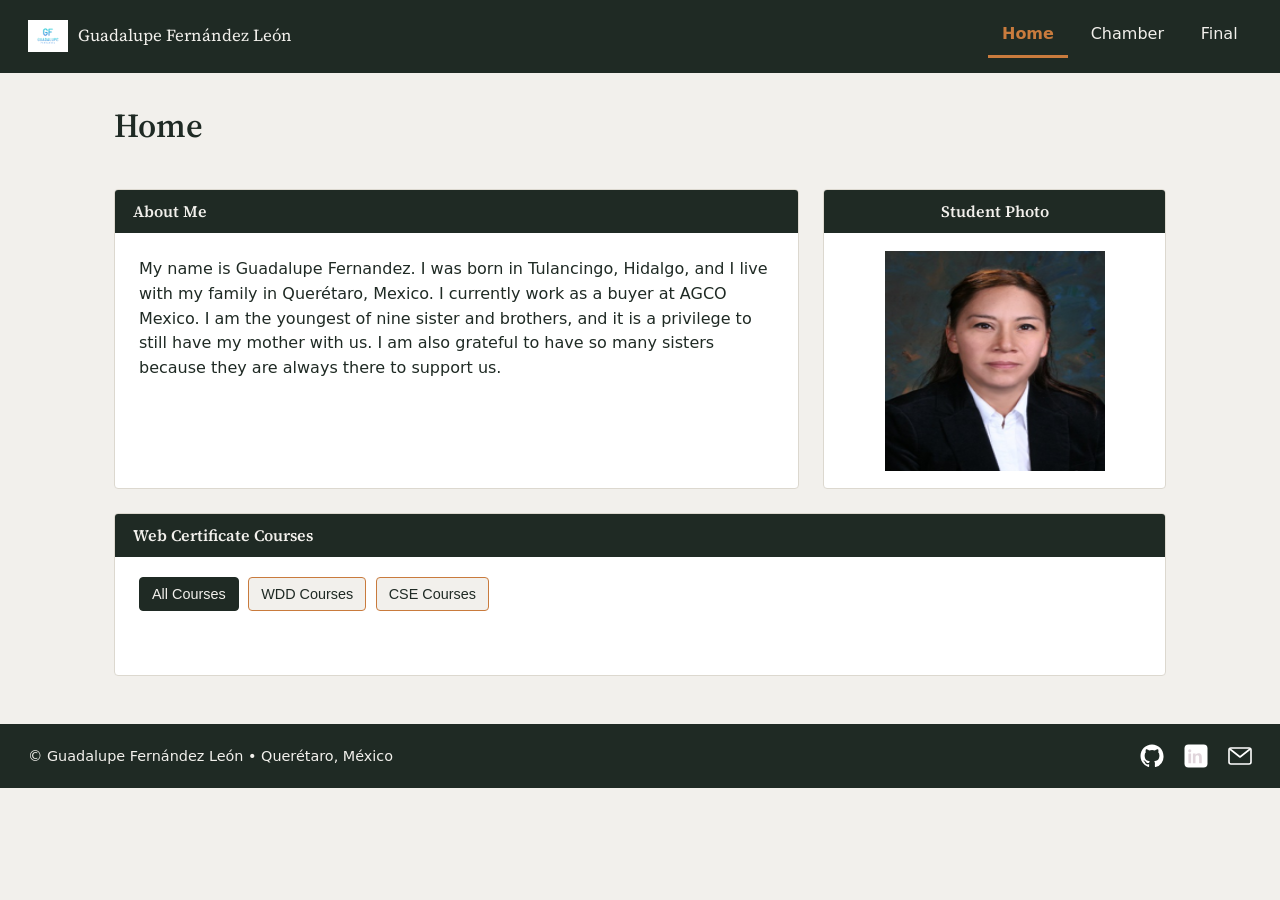
==== index.html @ 58447be5 "week01-02" ====
<!DOCTYPE html>
<html lang="es">
<head>
  <meta charset="UTF-8" />
  <meta name="viewport" content="width=device-width, initial-scale=1.0" />
  <title>WDD 231 – Home – Guadalupe Fernández León</title>
  <meta name="description" content="WDD 231 - Home page. Guadalupe Fernández León, student profile Web and Computer Programming Certificate." />
  <meta name="author" content="Guadalupe Fernández León" />

  <link rel="preconnect" href="https://fonts.googleapis.com">
  <link rel="preconnect" href="https://fonts.gstatic.com" crossorigin>
  <link href="https://fonts.googleapis.com/css2?family=Source+Serif+4:opsz,wght@8..60,400;8..60,600;8..60,700&display=swap" rel="stylesheet">

  <link rel="stylesheet" href="styles/small.css" />
  <link rel="stylesheet" href="styles/larger.css" />

  <script src="scripts/navigation.js" defer></script>
  <script src="scripts/date.js" defer></script>
  <script src="scripts/course.js" defer></script>
</head>
<body>

  <header>
    <div class="branding">
      <img src="images/logo-gf.svg" alt="" width="40" height="40" class="logo" />
      <span class="site-name">Guadalupe Fernández León</span>
    </div>

    <button id="hamburger" aria-label="Open Menu" aria-expanded="false" aria-controls="primary-nav">
      <span class="bar"></span>
      <span class="bar"></span>
      <span class="bar"></span>
    </button>

    <nav id="primary-nav">
      <ul>
        <li><a href="index.html" class="current" aria-current="page">Home</a></li>
        <li><a href="chamber.html">Chamber</a></li>
        <li><a href="final.html">Final</a></li>
      </ul>
    </nav>
  </header>

  <main>
    <h1>Home</h1>

    <section class="card about">
      <h2>About Me</h2>
      <p>
        My name is Guadalupe Fernandez. I was born in Tulancingo, Hidalgo, and I live with my family in Querétaro, Mexico. I currently work as a buyer at AGCO Mexico. I am the youngest of nine sister and brothers, and it is a privilege to still have my mother with us. I am also grateful to have so many sisters because they are always there to support us.
      </p>
    </section>

    <section class="card photo">
      <h2>Student Photo</h2>
      <img src="images/image.png" alt="Guadalupe Fernández León" width="220" height="220" />
    </section>

    <section class="card courses">
      <h2>Web Certificate Courses</h2>

      <div class="filter-buttons">
        <button data-filter="all" class="filter-btn active">All Courses</button>
        <button data-filter="wdd" class="filter-btn">WDD Courses</button>
        <button data-filter="cse" class="filter-btn">CSE Courses</button>
      </div>

      <div id="course-cards" class="course-cards"></div>

      <p id="credit-total"></p>
    </section>

  </main>

  <footer>
    <ul class="social-links">
      <li>
        <a href="https://github.com/lupita1976" target="_blank" rel="noopener" aria-label="GitHub">
          <img src="images/github.svg" alt="" width="24" height="24" />
        </a>
      </li>
      <li>
        <a href="https://www.linkedin.com/in/your-profile" target="_blank" rel="noopener" aria-label="LinkedIn">
          <img src="images/linkedin.svg" alt="" width="24" height="24" />
        </a>
      </li>
      <li>
        <a href="mailto:lupitafd12@gmail.com" aria-label="Mail">
          <img src="images/email.svg" alt="" width="24" height="24" />
        </a>
      </li>
    </ul>

    <p>&copy; <span id="currentyear"></span> Guadalupe Fernández León &bull; Querétaro, México</p>
    <p id="lastModified"></p>
  </footer>

</body>
</html>
---- styles/small.css ----
* {
  margin: 0;
  padding: 0;
  box-sizing: border-box;
}

body {
  font-family: system-ui, Arial, sans-serif;
  color: #1F2A24;
  background-color: #F2F0EC;
  line-height: 1.55;
}

h1, h2 {
  font-family: "Source Serif 4", Georgia, serif;
  font-weight: 600;
  line-height: 1.2;
}

img {
  max-width: 100%;
  display: block;
}

a {
  color: #C97B3D;
}

header {
  display: flex;
  align-items: center;
  justify-content: space-between;
  flex-wrap: wrap;
  background-color: #1F2A24;
  color: #F2F0EC;
  padding: 0.75rem 1rem;
}

.branding {
  display: flex;
  align-items: center;
  gap: 0.6rem;
}

.site-name {
  font-family: "Source Serif 4", Georgia, serif;
  font-size: 1.05rem;
}

#hamburger {
  background: none;
  border: none;
  width: 40px;
  height: 34px;
  display: flex;
  flex-direction: column;
  justify-content: center;
  align-items: center;
  gap: 5px;
  cursor: pointer;
}

#hamburger .bar {
  width: 26px;
  height: 3px;
  background-color: #F2F0EC;
  border-radius: 2px;
  transition: transform 0.2s ease, opacity 0.2s ease;
}

#hamburger[aria-expanded="true"] .bar:nth-child(1) {
  transform: translateY(8px) rotate(45deg);
}
#hamburger[aria-expanded="true"] .bar:nth-child(2) {
  opacity: 0;
}
#hamburger[aria-expanded="true"] .bar:nth-child(3) {
  transform: translateY(-8px) rotate(-45deg);
}

nav {
  display: none;
  width: 100%;
  order: 3;
}

nav.open {
  display: block;
}

nav ul {
  list-style: none;
  display: flex;
  flex-direction: column;
  margin-top: 0.75rem;
  border-top: 1px solid #2F7A4D;
}

nav ul li a {
  display: block;
  padding: 0.85rem 0.5rem;
  color: #F2F0EC;
  text-decoration: none;
  border-bottom: 1px solid #33443a;
  transition: background-color 0.2s ease, color 0.2s ease;
}

nav ul li a:hover,
nav ul li a:focus-visible {
  background-color: #33443a;
  color: #C97B3D;
}

nav ul li a.current {
  color: #C97B3D;
  font-weight: 600;
}

main {
  max-width: 1100px;
  margin: 0 auto;
  padding: 1.25rem 1rem 2.5rem;
}

main > h1 {
  font-size: 1.75rem;
  margin-bottom: 1.25rem;
  text-align: center;
}

.card {
  background-color: #ffffff;
  border: 1px solid #dcd8cf;
  border-radius: 4px;
  margin-bottom: 1.25rem;
  overflow: hidden;
}

.card > h2 {
  background-color: #1F2A24;
  color: #F2F0EC;
  font-size: 1rem;
  padding: 0.75rem 1.1rem;
}

.about p {
  padding: 1.1rem;
}

.photo {
  text-align: center;
}

.photo img {
  margin: 1.1rem auto;
}

.filter-buttons {
  display: flex;
  flex-wrap: wrap;
  gap: 0.6rem;
  padding: 1rem 1.1rem 0;
}

.filter-btn {
  flex: 1 1 auto;
  min-width: 90px;
  background-color: #F2F0EC;
  border: 1px solid #C97B3D;
  color: #1F2A24;
  padding: 0.5rem 0.75rem;
  border-radius: 4px;
  cursor: pointer;
  font-size: 0.9rem;
  transition: background-color 0.2s ease, color 0.2s ease;
}

.filter-btn:hover,
.filter-btn:focus-visible {
  background-color: #C97B3D;
  color: #ffffff;
}

.filter-btn.active {
  background-color: #1F2A24;
  border-color: #1F2A24;
  color: #F2F0EC;
}

.course-cards {
  display: flex;
  flex-direction: column;
  gap: 0.6rem;
  padding: 1rem 1.1rem;
}

.course-card {
  background-color: #F2F0EC;
  border: 1px solid #dcd8cf;
  border-left: 6px solid #C97B3D;
  border-radius: 4px;
  padding: 0.75rem 1rem;
  font-size: 0.9rem;
}

.course-card.completed {
  border-left-color: #2F7A4D;
  background-color: #eaf3ec;
}

.course-card .course-title {
  font-weight: 600;
}

.course-card .course-credits {
  font-size: 0.8rem;
  color: #55605a;
}

#credit-total {
  padding: 0 1.1rem 1.1rem;
  font-size: 0.9rem;
  text-align: center;
}

footer {
  background-color: #1F2A24;
  color: #F2F0EC;
  text-align: center;
  padding: 1.5rem 1rem;
  font-size: 0.9rem;
}

.social-links {
  list-style: none;
  display: flex;
  justify-content: center;
  gap: 1.25rem;
  margin-bottom: 0.85rem;
}

.social-links a {
  color: #F2F0EC;
  display: block;
}

.social-links img {
  filter: invert(1);
}

.social-links a:hover img,
.social-links a:focus-visible img {
  filter: invert(60%) sepia(45%) saturate(600%) hue-rotate(-10deg);
}

footer p + p {
  margin-top: 0.35rem;
  color: #a9c9b6;
}
---- styles/larger.css ----
@media (min-width: 700px) {

  header {
    flex-wrap: nowrap;
    padding: 0.9rem 1.75rem;
  }

  #hamburger {
    display: none;
  }

  nav {
    display: block;
    width: auto;
    order: 0;
  }

  nav ul {
    flex-direction: row;
    margin-top: 0;
    border-top: none;
    gap: 0.5rem;
  }

  nav ul li a {
    border-bottom: none;
    border-bottom: 3px solid transparent;
    padding: 0.5rem 0.9rem;
  }

  nav ul li a:hover,
  nav ul li a:focus-visible {
    background-color: transparent;
    border-bottom-color: #C97B3D;
  }

  nav ul li a.current {
    border-bottom-color: #C97B3D;
  }

  main {
    padding: 2rem 1.5rem 3rem;
  }

  main > h1 {
    font-size: 2.1rem;
    text-align: left;
  }

  main {
    display: grid;
    grid-template-columns: 2fr 1fr;
    grid-template-areas:
      "heading heading"
      "about   photo"
      "courses courses";
    gap: 1.5rem;
  }

  main > h1 {
    grid-area: heading;
  }

  .about {
    grid-area: about;
    margin-bottom: 0;
  }

  .photo {
    grid-area: photo;
    margin-bottom: 0;
  }

  .courses {
    grid-area: courses;
    margin-bottom: 0;
  }

  .about p {
    padding: 1.5rem;
  }

  .filter-buttons {
    padding: 1.25rem 1.5rem 0;
  }

  .filter-btn {
    flex: 0 0 auto;
  }

  .course-cards {
    display: grid;
    grid-template-columns: repeat(3, 1fr);
    padding: 1.25rem 1.5rem;
  }

  #credit-total {
    padding: 0 1.5rem 1.5rem;
    text-align: right;
  }

  footer {
    display: flex;
    justify-content: space-between;
    align-items: center;
    text-align: left;
    padding: 1.25rem 1.75rem;
  }

  .social-links {
    margin-bottom: 0;
    order: 1;
  }

  footer p + p {
    margin-top: 0;
  }
}
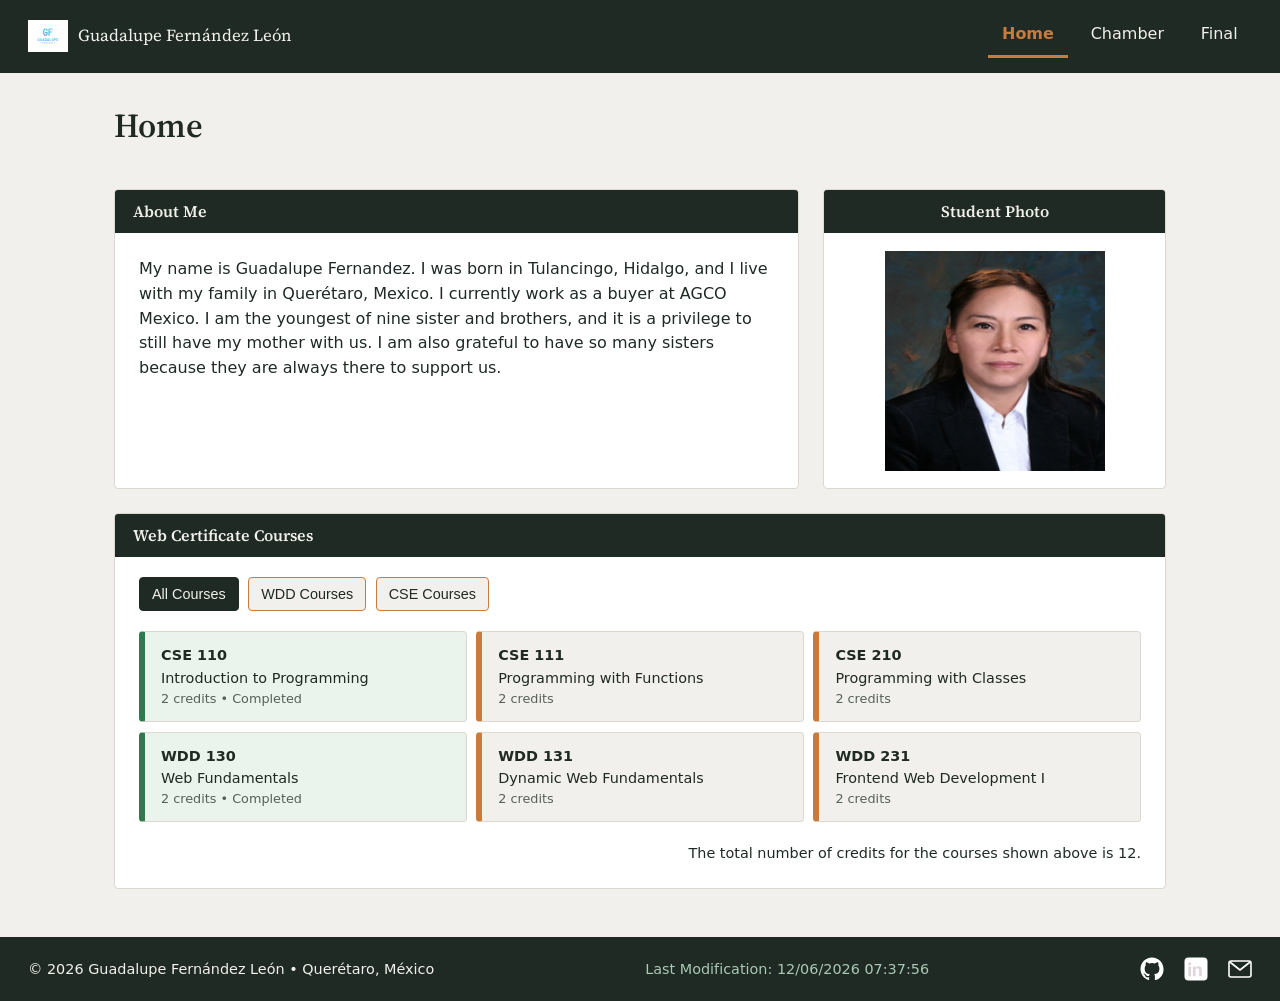
==== commit 56e8b3c0: "week01-03" ====
--- a/index.html
+++ b/index.html
@@ -63,7 +63,7 @@
         <button data-filter="all" class="filter-btn active">All Courses</button>
         <button data-filter="wdd" class="filter-btn">WDD Courses</button>
         <button data-filter="cse" class="filter-btn">CSE Courses</button>
-      </div>
+       </div>
 
       <div id="course-cards" class="course-cards"></div>
 
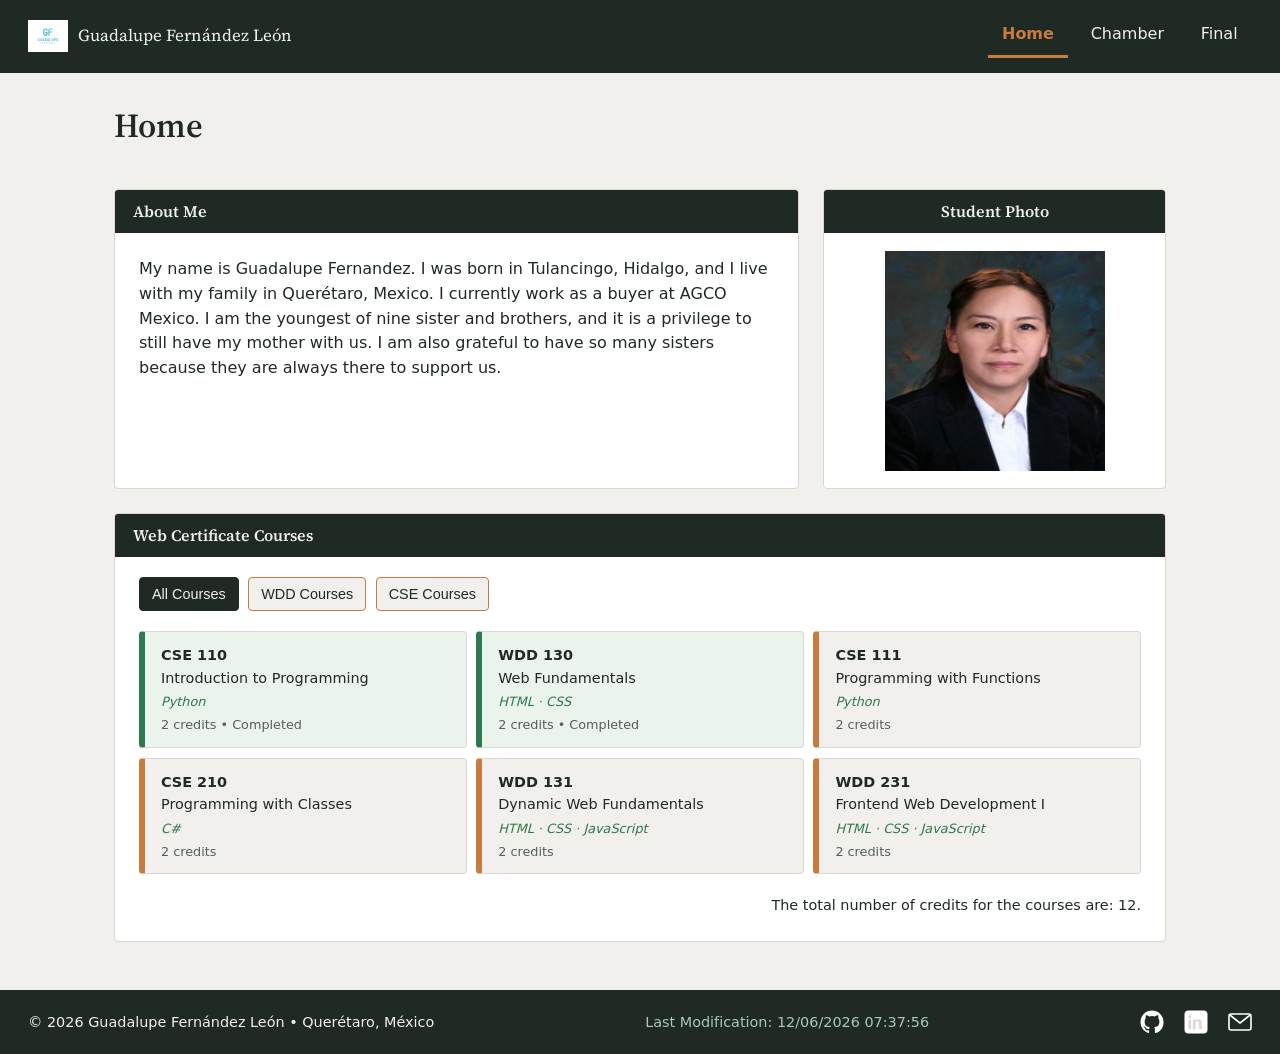
==== commit 7ad3eaad: "week02-01" ====
--- a/index.html
+++ b/index.html
@@ -6,6 +6,9 @@
   <title>WDD 231 – Home – Guadalupe Fernández León</title>
   <meta name="description" content="WDD 231 - Home page. Guadalupe Fernández León, student profile Web and Computer Programming Certificate." />
   <meta name="author" content="Guadalupe Fernández León" />
+  <meta property="og:description" content="Discover a service-oriented, globally-connected Christian church that is led by a prophet of God and seeks to follow Jesus Christ and His restored gospel.">
+  <meta property="og:image" content="https://www.churchofjesuschrist.org/imgs/45e59c1c726d11ec9eb5eeeeac1ea79d5f76a9ce/full/!1280%2C674/0/default">
+  <meta property="og:title" content="Homepage - The Church of Jesus Christ of Latter-day Saints">
 
   <link rel="preconnect" href="https://fonts.googleapis.com">
   <link rel="preconnect" href="https://fonts.gstatic.com" crossorigin>
--- a/styles/small.css
+++ b/styles/small.css
@@ -26,6 +26,7 @@
   color: #C97B3D;
 }
 
+
 header {
   display: flex;
   align-items: center;
@@ -46,6 +47,7 @@
   font-family: "Source Serif 4", Georgia, serif;
   font-size: 1.05rem;
 }
+
 
 #hamburger {
   background: none;
@@ -212,6 +214,13 @@
   font-weight: 600;
 }
 
+.course-card .course-tech {
+  font-size: 0.8rem;
+  font-style: italic;
+  color: #2F7A4D;
+  margin: 0.2rem 0;
+}
+
 .course-card .course-credits {
   font-size: 0.8rem;
   color: #55605a;
@@ -222,7 +231,6 @@
   font-size: 0.9rem;
   text-align: center;
 }
-
 footer {
   background-color: #1F2A24;
   color: #F2F0EC;
